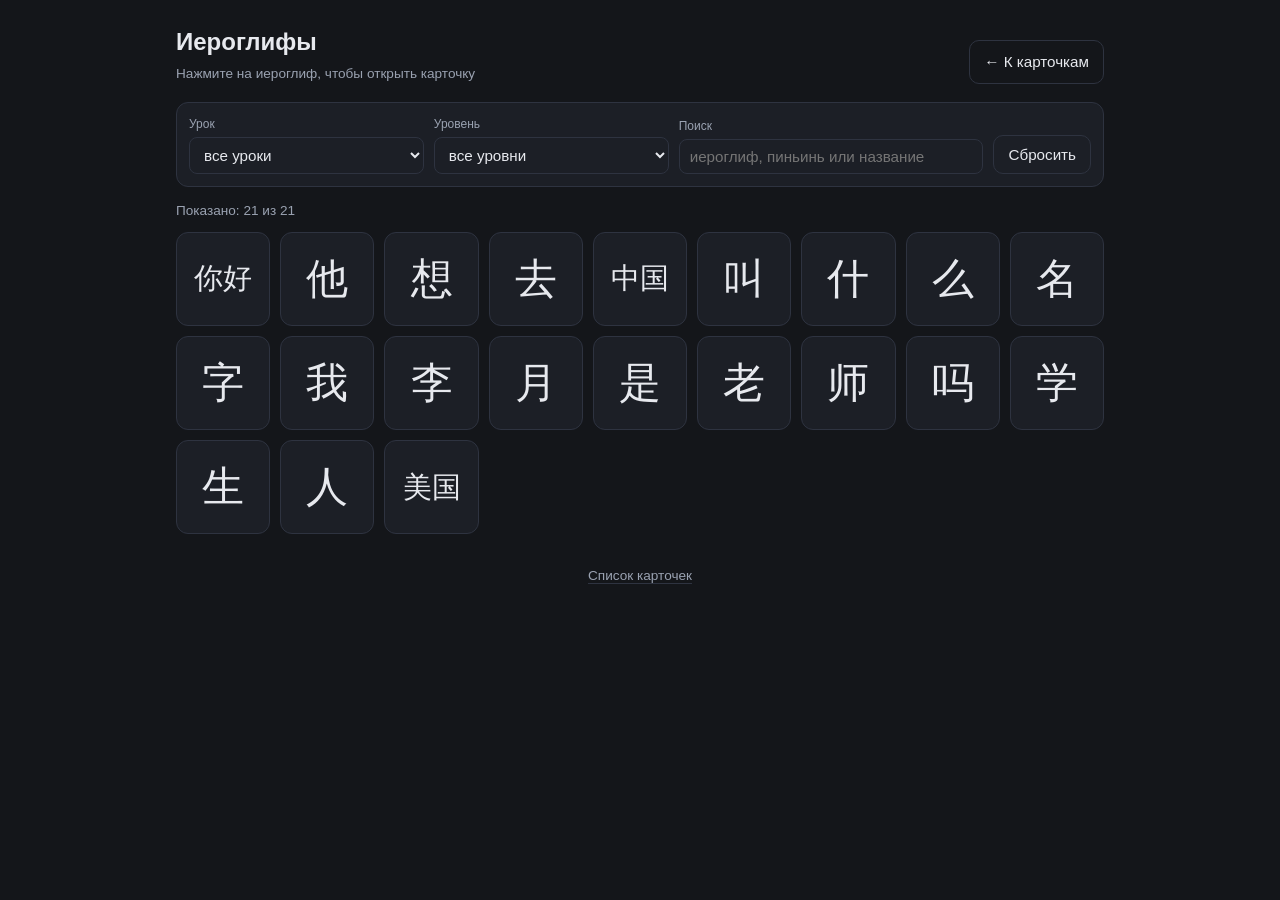
==== glyphs.html @ 83199690 "новые карточки, иероглифы в виде грида" ====
<!DOCTYPE html>
<html lang="ru">
<head>
<meta charset="utf-8">
<meta name="viewport" content="width=device-width, initial-scale=1">
<title>Иероглифы — Китайские карточки</title>
<link rel="stylesheet" href="css/style.css">
</head>
<body>
<div class="app app-wide">

  <header class="page-head">
    <div>
      <h1>Иероглифы</h1>
      <p class="subtitle">Нажмите на иероглиф, чтобы открыть карточку</p>
    </div>
    <a class="btn btn-ghost" href="index.html">← К карточкам</a>
  </header>

  <div class="controls">
    <label class="field">
      <span>Урок</span>
      <select id="glyph-lesson"></select>
    </label>
    <label class="field">
      <span>Уровень</span>
      <select id="glyph-level"></select>
    </label>
    <label class="field field-wide">
      <span>Поиск</span>
      <input id="glyph-search" type="search" placeholder="иероглиф, пиньинь или название" autocomplete="off">
    </label>
    <button id="glyph-reset" class="btn btn-ghost" type="button">Сбросить</button>
  </div>

  <p id="glyph-status" class="status">Загружаю иероглифы…</p>
  <div id="glyph-error" class="error hidden"></div>
  <div id="glyph-grid" class="glyph-grid"></div>

  <nav id="glyph-pager" class="pager hidden" aria-label="Страницы иероглифов">
    <button id="glyph-prev" class="btn" type="button">← Назад</button>
    <span id="glyph-page-info" class="pager-info"></span>
    <button id="glyph-next" class="btn" type="button">Вперёд →</button>
  </nav>

  <footer class="foot">
    <a href="index.html">Список карточек</a>
  </footer>
</div>

<script src="js/md.js"></script>
<script src="js/pagination.js"></script>
<script src="js/glyphs.js"></script>
</body>
</html>
---- css/style.css ----
/* Тёмная тема, один акцент. Без внешних шрифтов — только системные. */
:root {
  --bg: #14161a;
  --panel: #1c1f26;
  --panel-2: #232732;
  --border: #2e3340;
  --text: #e7e9ee;
  --muted: #9aa2b1;
  --accent: #e6b450;
  --bad: #e06c6c;
  --ok: #d8a24a;
  --good: #5fbf8f;
  --radius: 12px;
}

* { box-sizing: border-box; }

html, body {
  margin: 0;
  padding: 0;
  background: var(--bg);
  color: var(--text);
  font-family: -apple-system, BlinkMacSystemFont, "Segoe UI", Roboto, "Helvetica Neue", Arial, sans-serif;
  font-size: 16px;
  line-height: 1.5;
  -webkit-text-size-adjust: 100%;
}

.app {
  max-width: 760px;
  margin: 0 auto;
  padding: 16px 16px 40px;
}

/* Сетке иероглифов нужно больше места, чем списку карточек. */
.app-wide { max-width: 960px; }

.hidden { display: none !important; }

h1 { font-size: 1.5rem; margin: 0; }
h2 { font-size: 1.35rem; margin: 0; }

/* --- шапка списка --- */

.page-head {
  display: flex;
  flex-wrap: wrap;
  gap: 12px;
  align-items: flex-end;
  justify-content: space-between;
  margin: 8px 0 18px;
}

.user-box { display: flex; flex-direction: column; gap: 4px; }
.user-box label { font-size: 0.75rem; color: var(--muted); }

input, select {
  background: var(--panel);
  color: var(--text);
  border: 1px solid var(--border);
  border-radius: 8px;
  padding: 8px 10px;
  font-size: 0.95rem;
  font-family: inherit;
  min-width: 0;
}

input:focus, select:focus, button:focus-visible {
  outline: 2px solid var(--accent);
  outline-offset: 1px;
}

.user-box input { width: 170px; }

/* --- вкладки --- */

.tabs {
  display: flex;
  gap: 6px;
  border-bottom: 1px solid var(--border);
  margin-bottom: 16px;
}

.tab {
  background: transparent;
  color: var(--muted);
  border: 0;
  border-bottom: 2px solid transparent;
  border-radius: 0;
  padding: 10px 14px;
  font-size: 0.95rem;
  font-family: inherit;
  cursor: pointer;
  min-height: 44px;
}

.tab:hover { color: var(--text); }

.tab.is-active {
  color: var(--accent);
  border-bottom-color: var(--accent);
  font-weight: 600;
}

/* «Иероглифы» — отдельная страница, но выглядит как вкладка. */
a.tab { display: inline-flex; align-items: center; justify-content: center; text-decoration: none; }

/* --- фильтры --- */

.controls {
  display: flex;
  flex-wrap: wrap;
  gap: 10px;
  align-items: flex-end;
  background: var(--panel);
  border: 1px solid var(--border);
  border-radius: var(--radius);
  padding: 12px;
  margin-bottom: 14px;
}

.field { display: flex; flex-direction: column; gap: 4px; flex: 1 1 130px; }
.field span { font-size: 0.75rem; color: var(--muted); }
.field-wide { flex: 1 1 200px; }
.field select, .field input { width: 100%; }

.status { color: var(--muted); font-size: 0.85rem; margin: 0 0 10px; }

/* --- пагинация --- */

.pager {
  display: flex;
  align-items: center;
  justify-content: space-between;
  gap: 10px;
  margin-top: 16px;
}

.pager .btn { flex: 0 0 auto; min-height: 44px; }

.pager-info {
  flex: 1 1 auto;
  text-align: center;
  color: var(--muted);
  font-size: 0.85rem;
}

/* Настройка повторения: фильтры идут колонкой, а не в одну строку. */
.controls-stack { flex-direction: column; align-items: stretch; }
.controls-stack .field { flex: 0 0 auto; }

.panel {
  background: var(--panel);
  border: 1px solid var(--border);
  border-radius: var(--radius);
  padding: 14px;
  margin-bottom: 14px;
}

.panel-title { font-size: 1.05rem; margin: 0 0 10px; }
.panel .status { margin: 10px 0 0; }
.panel .field { margin-bottom: 10px; }

.hint { color: var(--muted); font-size: 0.82rem; margin: 12px 0 0; }

.error {
  background: #3a2326;
  border: 1px solid #6b3b40;
  color: #ffd9d9;
  border-radius: var(--radius);
  padding: 12px;
  margin-bottom: 14px;
  font-size: 0.9rem;
}

/* --- кнопки --- */

.btn {
  background: var(--panel-2);
  color: var(--text);
  border: 1px solid var(--border);
  border-radius: 10px;
  padding: 10px 14px;
  font-size: 0.95rem;
  font-family: inherit;
  cursor: pointer;
  transition: background 0.15s ease, border-color 0.15s ease, transform 0.05s ease;
}

a.btn { display: inline-flex; align-items: center; justify-content: center; text-decoration: none; }

.btn:hover:not(:disabled) { background: #2b3140; border-color: #3d4453; }
.btn:active:not(:disabled) { transform: translateY(1px); }
.btn:disabled { opacity: 0.4; cursor: default; }
.btn-ghost { background: transparent; }

.btn-accent {
  background: var(--accent);
  border-color: var(--accent);
  color: #1a1408;
  font-weight: 600;
}

.btn-accent:hover:not(:disabled) { background: #f0c266; border-color: #f0c266; }

/* --- список карточек --- */

.card-list { list-style: none; margin: 0; padding: 0; display: flex; flex-direction: column; gap: 10px; }

.card-item {
  background: var(--panel);
  border: 1px solid var(--border);
  border-left: 3px solid var(--accent);
  border-radius: var(--radius);
  padding: 12px 14px;
  cursor: pointer;
  transition: background 0.15s ease, border-color 0.15s ease;
}

.card-item:hover { background: var(--panel-2); }
.card-item-title { font-size: 1.05rem; font-weight: 600; margin-bottom: 6px; }

.meta { display: flex; flex-wrap: wrap; gap: 6px; }

.badge {
  font-size: 0.75rem;
  color: var(--muted);
  background: var(--panel-2);
  border: 1px solid var(--border);
  border-radius: 999px;
  padding: 2px 9px;
  white-space: nowrap;
}

/* --- экран карточки --- */

.card-top { margin-bottom: 12px; }

.card-head {
  background: var(--panel);
  border: 1px solid var(--border);
  border-radius: var(--radius);
  padding: 14px;
  margin-bottom: 14px;
}

.card-head h2 { margin-bottom: 8px; }

.preamble {
  background: var(--panel);
  border: 1px solid var(--border);
  border-radius: var(--radius);
  padding: 12px 14px;
  margin-bottom: 14px;
  white-space: pre-wrap;
  font-size: 0.95rem;
}

.sections { display: flex; flex-direction: column; gap: 10px; }

/* --- спойлер --- */

.spoiler {
  background: var(--panel);
  border: 1px solid var(--border);
  border-radius: var(--radius);
  overflow: hidden;
  transition: border-color 0.15s ease;
}

.spoiler.open { border-color: #3d4453; }

.spoiler-head {
  display: flex;
  align-items: center;
  justify-content: space-between;
  gap: 10px;
  width: 100%;
  background: transparent;
  border: 0;
  color: var(--text);
  font-family: inherit;
  font-size: 1rem;
  font-weight: 600;
  text-align: left;
  padding: 14px;
  cursor: pointer;
  /* Крупная зона нажатия для пальца. */
  min-height: 52px;
}

.spoiler-head:hover { background: var(--panel-2); }

.spoiler-label { display: flex; align-items: center; gap: 8px; }
.spoiler-label::before {
  content: "▸";
  color: var(--accent);
  font-size: 0.9rem;
  transition: transform 0.15s ease;
}
.spoiler.open .spoiler-label::before { transform: rotate(90deg); }

.spoiler-hint { font-size: 0.72rem; font-weight: 400; color: var(--muted); white-space: nowrap; }

.spoiler-body {
  max-height: 0;
  opacity: 0;
  overflow: hidden;
  transition: max-height 0.22s ease, opacity 0.22s ease;
}

.spoiler-content {
  padding: 0 14px 14px;
  white-space: pre-wrap;
  word-wrap: break-word;
  overflow-wrap: anywhere;
  font-size: 0.98rem;
  line-height: 1.6;
}

.spoiler-content.cjk-large {
  font-family: "Noto Sans CJK SC", "PingFang SC", "Microsoft YaHei", "Heiti SC", sans-serif;
  font-size: 2.1rem;
  line-height: 1.4;
  letter-spacing: 0.05em;
}

.spoiler-content.is-empty { color: var(--muted); font-style: italic; }

/* --- самооценка --- */

.rating {
  margin-top: 20px;
  background: var(--panel);
  border: 1px solid var(--border);
  border-radius: var(--radius);
  padding: 14px;
}

.rating-label { font-size: 0.85rem; color: var(--muted); margin-bottom: 10px; }

.rating-buttons { display: flex; gap: 10px; }

.rate {
  flex: 1 1 0;
  min-height: 56px;
  padding: 12px 8px;
  font-size: 0.95rem;
  border-radius: 12px;
}

.rate-bad { border-color: #5e3030; color: #ffb3b3; }
.rate-bad:hover:not(:disabled) { background: #35242a; }

.rate-ok { border-color: #5b4a28; color: #ffd79a; }
.rate-ok:hover:not(:disabled) { background: #332e22; }

.rate-good { border-color: #2c5142; color: #a9e6c9; }
.rate-good:hover:not(:disabled) { background: #22332c; }

.rating-info { margin: 12px 0 0; font-size: 0.85rem; color: var(--muted); transition: color 0.2s ease; }
.rating-info.flash { color: var(--accent); }

/* --- сессия повторения --- */

.session-head {
  display: flex;
  flex-wrap: wrap;
  gap: 10px;
  align-items: center;
  background: var(--panel);
  border: 1px solid var(--border);
  border-radius: var(--radius);
  padding: 10px 14px;
  margin-bottom: 14px;
}

.session-counter { font-size: 0.85rem; color: var(--muted); white-space: nowrap; }

.session-progress {
  flex: 1 1 120px;
  height: 6px;
  background: var(--panel-2);
  border-radius: 999px;
  overflow: hidden;
}

.session-progress-fill {
  height: 100%;
  width: 0;
  background: var(--accent);
  transition: width 0.2s ease;
}

.session-head .btn { padding: 6px 12px; font-size: 0.85rem; min-height: 0; }

/* «Новая карточка» в мете сессии. */
.badge.badge-new { color: #1a1408; background: var(--accent); border-color: var(--accent); }

/* --- навигация карточки --- */

.card-nav { display: flex; gap: 10px; margin-top: 18px; }
.card-nav .btn { flex: 1 1 0; min-height: 48px; }

/* --- подвал --- */

.foot { margin-top: 32px; text-align: center; font-size: 0.85rem; }
.foot a { color: var(--muted); text-decoration: none; border-bottom: 1px solid var(--border); }
.foot a:hover { color: var(--accent); border-color: var(--accent); }

/* --- сетка иероглифов --- */

.subtitle { color: var(--muted); font-size: 0.85rem; margin: 4px 0 0; }

.glyph-grid {
  display: grid;
  grid-template-columns: repeat(auto-fill, minmax(88px, 1fr));
  gap: 10px;
}

.glyph-tile {
  aspect-ratio: 1 / 1;
  display: flex;
  align-items: center;
  justify-content: center;
  padding: 6px;
  overflow: hidden;
  background: var(--panel);
  border: 1px solid var(--border);
  border-radius: var(--radius);
  color: var(--text);
  text-decoration: none;
  font-family: "Noto Sans CJK SC", "PingFang SC", "Microsoft YaHei", "Heiti SC", sans-serif;
  transition: background 0.15s ease, border-color 0.15s ease, color 0.15s ease;
}

.glyph-tile:hover, .glyph-tile:focus-visible {
  background: var(--panel-2);
  border-color: var(--accent);
  color: var(--accent);
}

.glyph-tile:focus-visible { outline: 2px solid var(--accent); outline-offset: 2px; }

.glyph-char { line-height: 1.1; text-align: center; word-break: break-all; }
.glyph-char.len-1 { font-size: 2.6rem; }
.glyph-char.len-2 { font-size: 1.8rem; }
.glyph-char.len-3 { font-size: 1.35rem; }
.glyph-char.len-many { font-size: 1rem; }

/* --- мобильные --- */

@media (max-width: 560px) {
  .app { padding: 12px 12px 32px; }
  h1 { font-size: 1.25rem; }
  h2 { font-size: 1.15rem; }
  .user-box, .user-box input { width: 100%; }
  .page-head { flex-direction: column; align-items: stretch; }
  .rating-buttons { flex-direction: column; }
  .rate { min-height: 60px; font-size: 1rem; }
  .spoiler-hint { display: none; } /* на узком экране подсказка не влезает */
  .spoiler-content.cjk-large { font-size: 1.8rem; }
  .tabs { gap: 0; }
  .tab { flex: 1 1 0; padding: 10px 6px; font-size: 0.9rem; }
  .session-head { padding: 10px; }
  .session-progress { flex: 1 1 100%; order: 3; }
  .glyph-grid { grid-template-columns: repeat(auto-fill, minmax(72px, 1fr)); gap: 8px; }
  .glyph-char.len-1 { font-size: 2.1rem; }
  .glyph-char.len-2 { font-size: 1.5rem; }
  .glyph-char.len-3 { font-size: 1.1rem; }
  .glyph-char.len-many { font-size: 0.85rem; }
}

@media (max-width: 380px) {
  .app { padding: 10px 10px 28px; }
  .controls { padding: 10px; }
  .field { flex: 1 1 100%; }
  .card-item-title { font-size: 1rem; }
  .btn { padding: 9px 12px; font-size: 0.9rem; }
  .tab { padding: 9px 3px; font-size: 0.82rem; }
  .glyph-grid { grid-template-columns: repeat(auto-fill, minmax(64px, 1fr)); gap: 7px; }
}
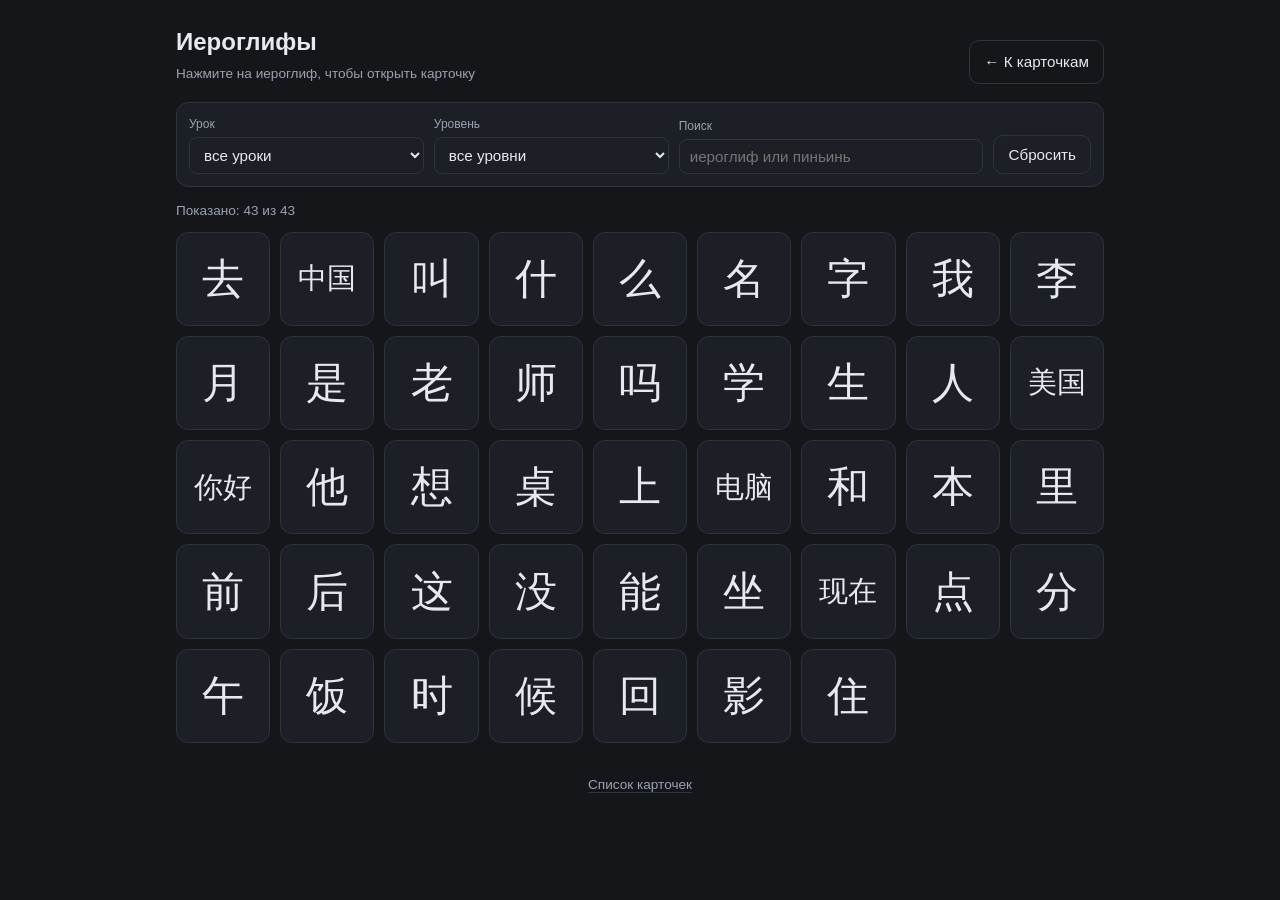
==== commit 386f3226: "new cards" ====
--- a/glyphs.html
+++ b/glyphs.html
@@ -28,7 +28,7 @@
     </label>
     <label class="field field-wide">
       <span>Поиск</span>
-      <input id="glyph-search" type="search" placeholder="иероглиф, пиньинь или название" autocomplete="off">
+      <input id="glyph-search" type="search" placeholder="иероглиф или пиньинь" autocomplete="off">
     </label>
     <button id="glyph-reset" class="btn btn-ghost" type="button">Сбросить</button>
   </div>
--- a/css/style.css
+++ b/css/style.css
@@ -480,3 +480,252 @@
   .tab { padding: 9px 3px; font-size: 0.82rem; }
   .glyph-grid { grid-template-columns: repeat(auto-fill, minmax(64px, 1fr)); gap: 7px; }
 }
+
+/* --- серверный режим: шапка, вход, загрузка --- */
+
+.user-badge {
+  display: flex;
+  align-items: center;
+  gap: 10px;
+  flex-wrap: wrap;
+}
+
+.user-badge-name {
+  font-size: 0.95rem;
+  color: var(--text);
+  font-weight: 600;
+  max-width: 220px;
+  overflow: hidden;
+  text-overflow: ellipsis;
+  white-space: nowrap;
+}
+
+.user-badge .btn { padding: 7px 12px; font-size: 0.85rem; }
+
+.auth-panel { max-width: 460px; margin: 24px auto; }
+
+.login-form { display: flex; flex-direction: column; gap: 10px; }
+.login-form .field { margin-bottom: 0; }
+
+.row { display: flex; flex-wrap: wrap; gap: 10px; margin-top: 10px; }
+
+textarea {
+  background: var(--panel);
+  color: var(--text);
+  border: 1px solid var(--border);
+  border-radius: 8px;
+  padding: 9px 10px;
+  font-size: 0.95rem;
+  font-family: inherit;
+  line-height: 1.5;
+  resize: vertical;
+  min-height: 64px;
+  width: 100%;
+  min-width: 0;
+}
+
+textarea:focus { outline: 2px solid var(--accent); outline-offset: 1px; }
+
+.panel-subtitle { margin-top: 18px; border-top: 1px solid var(--border); padding-top: 14px; }
+
+/* --- перенос локального прогресса --- */
+
+.migration { border-color: #5b4a28; }
+.migration .hint { margin: 0 0 4px; }
+
+/* --- комментарии --- */
+
+.comments {
+  margin-top: 20px;
+  border-top: 1px solid var(--border);
+  padding-top: 16px;
+}
+
+.comment-list { display: flex; flex-direction: column; gap: 10px; margin-bottom: 14px; }
+
+.comment {
+  background: var(--panel);
+  border: 1px solid var(--border);
+  border-radius: var(--radius);
+  padding: 12px 14px;
+}
+
+.comment-head {
+  display: flex;
+  flex-wrap: wrap;
+  align-items: baseline;
+  justify-content: space-between;
+  gap: 8px;
+  margin-bottom: 6px;
+}
+
+.comment-author { font-weight: 600; font-size: 0.92rem; color: var(--accent); }
+
+.comment-date { font-size: 0.75rem; color: var(--muted); }
+
+.comment-text {
+  margin: 0;
+  white-space: pre-wrap;
+  word-wrap: break-word;
+  overflow-wrap: anywhere;
+  font-size: 0.95rem;
+  line-height: 1.55;
+}
+
+.comment-empty { color: var(--muted); font-size: 0.85rem; margin: 0 0 12px; }
+
+.comment-images {
+  display: flex;
+  flex-wrap: wrap;
+  gap: 8px;
+  margin-top: 10px;
+}
+
+.comment-image-link { display: block; line-height: 0; }
+
+.comment-image {
+  width: 128px;
+  height: 128px;
+  object-fit: cover;
+  border: 1px solid var(--border);
+  border-radius: 10px;
+  background: var(--panel-2);
+}
+
+.comment-delete {
+  margin-top: 10px;
+  padding: 5px 10px;
+  font-size: 0.78rem;
+  color: var(--bad);
+  border-color: #5e3030;
+}
+
+.comment-form { margin: 0; }
+.comment-form .field { margin-bottom: 10px; }
+.comment-form .btn { margin-top: 4px; }
+
+.comment-preview { display: flex; flex-wrap: wrap; gap: 8px; margin: 4px 0 10px; }
+.comment-preview:empty { display: none; }
+
+.comment-preview-item { margin: 0; width: 96px; }
+.comment-preview-image {
+  width: 96px;
+  height: 96px;
+  object-fit: cover;
+  border: 1px solid var(--border);
+  border-radius: 8px;
+  display: block;
+}
+.comment-preview-name {
+  font-size: 0.7rem;
+  color: var(--muted);
+  overflow: hidden;
+  text-overflow: ellipsis;
+  white-space: nowrap;
+}
+
+/* --- форма создания карточки --- */
+
+.create-sections { display: flex; flex-direction: column; gap: 10px; }
+.create-sections .field { margin-bottom: 0; }
+
+/* --- статистика --- */
+
+.stat-grid {
+  display: grid;
+  grid-template-columns: repeat(auto-fit, minmax(120px, 1fr));
+  gap: 10px;
+  margin-bottom: 14px;
+}
+
+.stat-card {
+  background: var(--panel);
+  border: 1px solid var(--border);
+  border-radius: var(--radius);
+  padding: 12px;
+}
+
+.stat-value {
+  font-size: 1.7rem;
+  font-weight: 700;
+  color: var(--accent);
+  line-height: 1.2;
+}
+
+.stat-label { font-size: 0.75rem; color: var(--muted); margin-top: 2px; }
+
+.chart {
+  display: flex;
+  align-items: flex-end;
+  gap: 2px;
+  height: 140px;
+  padding: 8px 2px 0;
+  border-bottom: 1px solid var(--border);
+  overflow-x: auto;
+}
+
+.chart-bar {
+  flex: 1 0 3px;
+  min-width: 3px;
+  max-width: 24px;
+  background: linear-gradient(to top, var(--accent), #f0c266);
+  border-radius: 2px 2px 0 0;
+  min-height: 1px;
+  opacity: 0.9;
+}
+
+.chart-bar.is-zero { background: var(--border); opacity: 0.5; }
+
+.dist { display: flex; flex-direction: column; gap: 8px; }
+
+.dist-row {
+  display: grid;
+  grid-template-columns: 110px 1fr 48px;
+  align-items: center;
+  gap: 10px;
+  font-size: 0.85rem;
+}
+
+.dist-track { height: 8px; background: var(--panel-2); border-radius: 999px; overflow: hidden; }
+.dist-fill { height: 100%; border-radius: 999px; }
+.dist-fill.bad { background: var(--bad); }
+.dist-fill.ok { background: var(--ok); }
+.dist-fill.good { background: var(--good); }
+.dist-count { text-align: right; color: var(--muted); }
+
+.table-wrap { overflow-x: auto; }
+
+.leaderboard {
+  width: 100%;
+  border-collapse: collapse;
+  font-size: 0.85rem;
+}
+
+.leaderboard th, .leaderboard td {
+  text-align: left;
+  padding: 8px 10px;
+  border-bottom: 1px solid var(--border);
+  white-space: nowrap;
+}
+
+.leaderboard th { color: var(--muted); font-weight: 500; font-size: 0.75rem; }
+.leaderboard td.num, .leaderboard th.num { text-align: right; }
+.leaderboard tr.is-me td { color: var(--accent); font-weight: 600; }
+.leaderboard .rank { color: var(--muted); }
+
+/* --- мобильные дополнения --- */
+
+@media (max-width: 560px) {
+  .user-badge { width: 100%; justify-content: space-between; }
+  .user-badge-name { max-width: 60vw; }
+  .comment-image { width: 96px; height: 96px; }
+  .dist-row { grid-template-columns: 84px 1fr 40px; }
+  .stat-grid { grid-template-columns: repeat(auto-fit, minmax(100px, 1fr)); }
+  .chart { height: 110px; }
+  .row .btn { flex: 1 1 auto; }
+}
+
+@media (max-width: 380px) {
+  .comment-image { width: 80px; height: 80px; }
+  .stat-value { font-size: 1.4rem; }
+}
